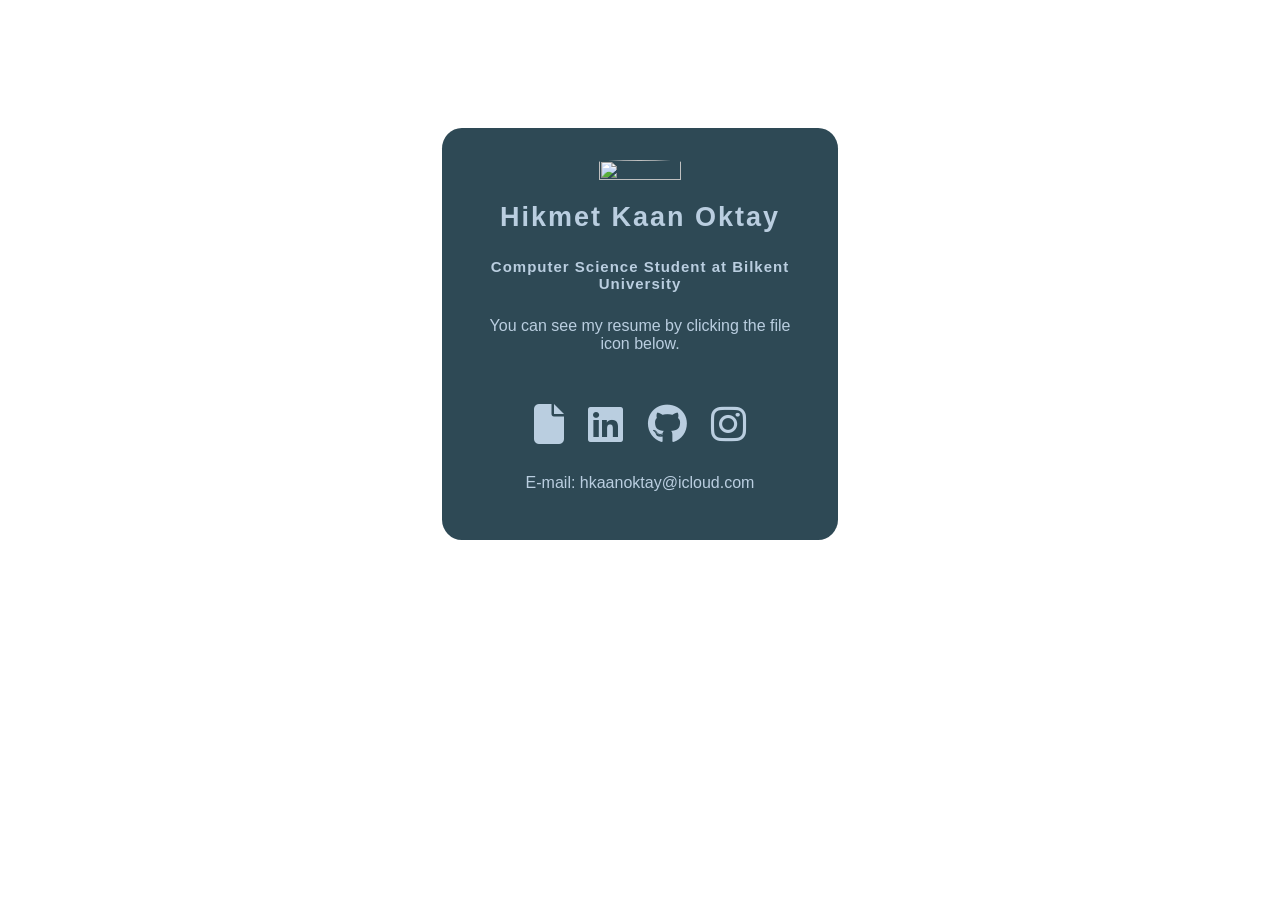
==== index.html @ 4cac9042 "Add files via upload" ====
<!DOCTYPE html>
<html lang="en">
<head>
    <meta charset="UTF-8">
    <meta http-equiv="X-UA-Compatible" content="IE=edge">
    <meta name="viewport" content="width=device-width, initial-scale=1.0">
    <title>Hikmet Kaan Oktay</title>
    <link rel="stylesheet" href="style.css">
    <link rel="stylesheet" href="https://cdnjs.cloudflare.com/ajax/libs/font-awesome/6.5.1/css/all.min.css ">
</head>
<body>
    <div class="box"> 

        <img src="kaan.jpg">

        <h1>Hikmet Kaan Oktay</h1>

        <h5>Computer Science Student at Bilkent University</h5>

        <p>You can see my resume by clicking the file icon below.</p>
        
        <ul>
            <li><a href="resume.pdf" target="_blank"><i class="fa-solid fa-file"> </i></a></li>


            <li><a href="https://www.linkedin.com/in/kaan-oktay/" target="_blank" rel="noopener noreferrer"><i class="fa-brands fa-linkedin"> </i></a></li>
            <li><a href="https://github.com/hkaanoktay" target="_blank" rel="noopener noreferrer"><i class="fa-brands fa-github"> </i></a></li>
            <li><a href="https://www.instagram.com/hikmetkaanoktay/" target="_blank" rel="noopener noreferrer"><i class="fa-brands fa-instagram"> </i></a></li>
        </ul>

        <p>E-mail: hkaanoktay@icloud.com</p>
    </div>
</body>

</html>
---- style.css ----
body{
    margin: 0;
    padding: 0;
    background: url(background.jpeg);
    background-attachment:fixed;
    background-size: cover;
    background-repeat: no-repeat;
}

.box{
    width: 26%;
    min-width: 300px;
    height: 70%;
    
    background-color:#2e4955;
    padding: 2.5%;
    text-align: center;
    
    margin: auto;
    margin-top: 10%;
    color: rgb(186, 206, 224);
    font-family:sans-serif;
    border-radius: 5%;
}

.box img {
    border-radius: 50%;
    max-height: 165px;
    max-width: 165px;
    height: 50%;
    width: 50%;
    
}

.box h1 {
    font-size: 27px;
    letter-spacing: 2px;
    font-weight: bold;
}

.box h5 {
    font-size: 15px;
    letter-spacing: 1px;
}

ul {
    margin: 0;
    margin-top: 40px;
    padding: 0;
}

.box li {
    display: inline-block;
    size: 1em;
    margin: 10px;
    list-style: none;
}

.box li a {
    color:rgb(186, 206, 224);
    font-size: 2.5em;
    transition: all ease-in-out 250ms;

}

.box li a:hover {
    opacity: 60%;
}

@media (max-width: 768px) {
    
}
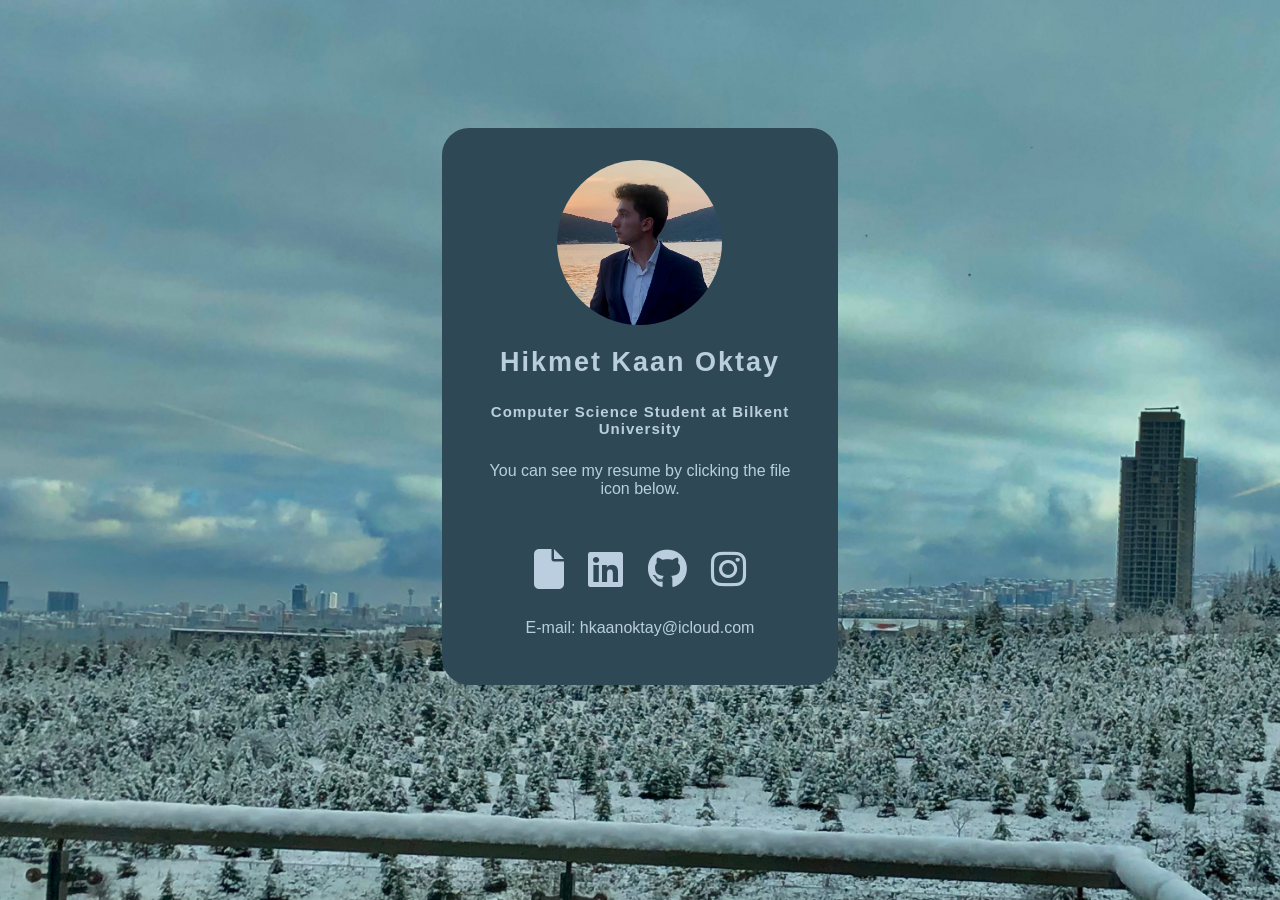
==== commit fbff09a4: "." ====
--- a/index.html
+++ b/index.html
@@ -1,5 +1,6 @@
 <!DOCTYPE html>
 <html lang="en">
+<meta name="theme-color" content="#2e4955">
 <head>
     <meta charset="UTF-8">
     <meta http-equiv="X-UA-Compatible" content="IE=edge">
--- a/style.css
+++ b/style.css
@@ -20,7 +20,7 @@
     margin-top: 10%;
     color: rgb(186, 206, 224);
     font-family:sans-serif;
-    border-radius: 5%;
+    border-radius: 3vh;
 }
 
 .box img {
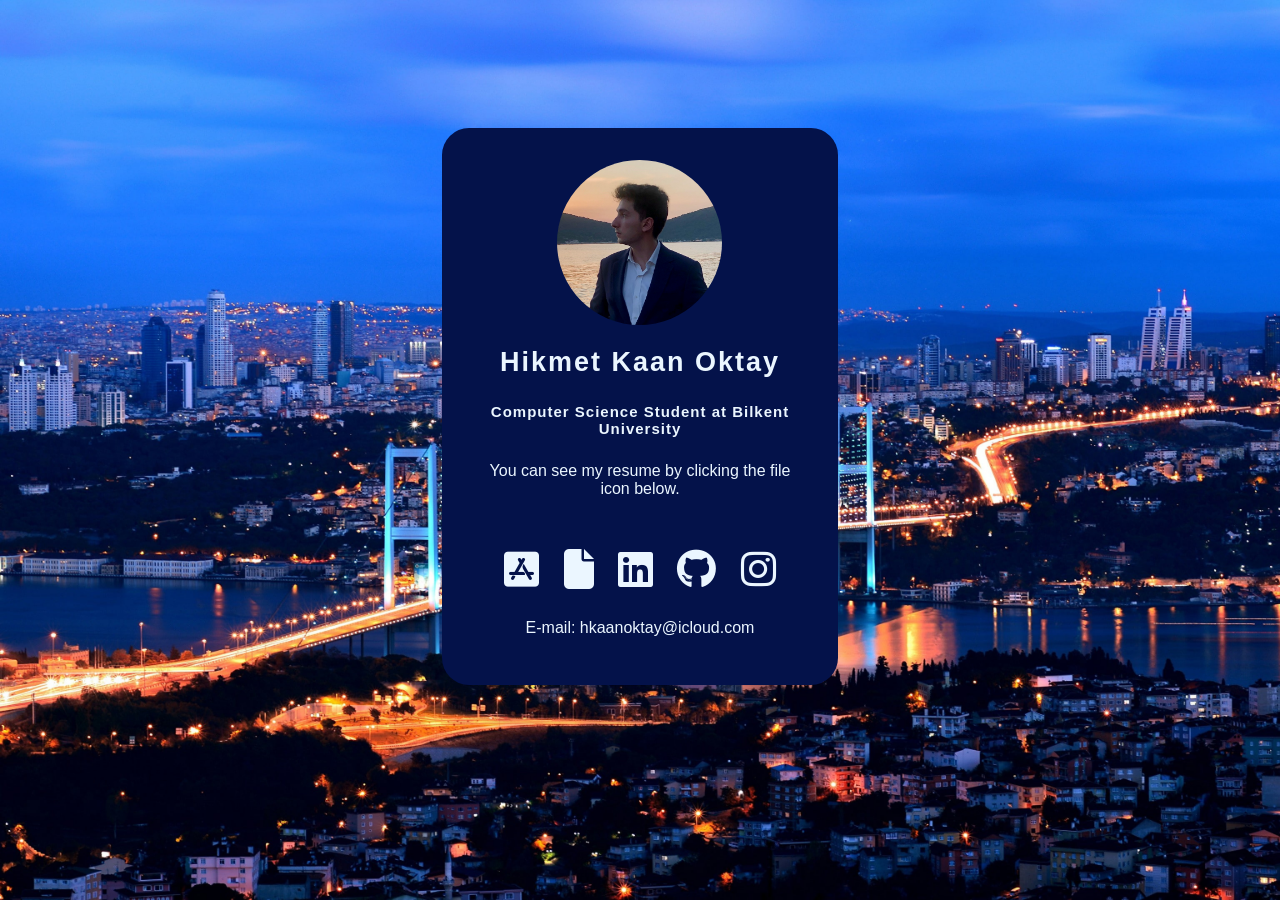
==== commit bc67192b: "." ====
--- a/index.html
+++ b/index.html
@@ -6,6 +6,7 @@
     <meta http-equiv="X-UA-Compatible" content="IE=edge">
     <meta name="viewport" content="width=device-width, initial-scale=1.0">
     <title>Hikmet Kaan Oktay</title>
+    <link rel="icon" type="image/x-icon" href="/favicon.png">
     <link rel="stylesheet" href="style.css">
     <link rel="stylesheet" href="https://cdnjs.cloudflare.com/ajax/libs/font-awesome/6.5.1/css/all.min.css ">
 </head>
@@ -21,9 +22,16 @@
         <p>You can see my resume by clicking the file icon below.</p>
         
         <ul>
+            <li>
+                <a href="https://apps.apple.com/app/pocket-racer-2d-racing-career/id6755335513" target="_blank" class="app-store-wiggle">
+                    <i class="fa-brands fa-app-store-ios"></i>
+                </a>
+            </li>
+
+
             <li><a href="resume.pdf" target="_blank"><i class="fa-solid fa-file"> </i></a></li>
 
-
+            
             <li><a href="https://www.linkedin.com/in/kaan-oktay/" target="_blank" rel="noopener noreferrer"><i class="fa-brands fa-linkedin"> </i></a></li>
             <li><a href="https://github.com/hkaanoktay" target="_blank" rel="noopener noreferrer"><i class="fa-brands fa-github"> </i></a></li>
             <li><a href="https://www.instagram.com/hikmetkaanoktay/" target="_blank" rel="noopener noreferrer"><i class="fa-brands fa-instagram"> </i></a></li>
--- a/style.css
+++ b/style.css
@@ -2,7 +2,7 @@
     margin: 0;
     padding: 0;
     background: url(background.jpeg);
-    background-attachment:fixed;
+    background-attachment: fixed;
     background-size: cover;
     background-repeat: no-repeat;
 }
@@ -11,14 +11,12 @@
     width: 26%;
     min-width: 300px;
     height: 70%;
-    
-    background-color:#2e4955;
+    background-color:#04124a;
     padding: 2.5%;
     text-align: center;
-    
     margin: auto;
     margin-top: 10%;
-    color: rgb(186, 206, 224);
+    color:rgb(235, 246, 255);
     font-family:sans-serif;
     border-radius: 3vh;
 }
@@ -29,7 +27,6 @@
     max-width: 165px;
     height: 50%;
     width: 50%;
-    
 }
 
 .box h1 {
@@ -51,23 +48,63 @@
 
 .box li {
     display: inline-block;
-    size: 1em;
     margin: 10px;
     list-style: none;
 }
 
 .box li a {
-    color:rgb(186, 206, 224);
+    color:rgb(235, 246, 255);
     font-size: 2.5em;
     transition: all ease-in-out 250ms;
-
 }
 
 .box li a:hover {
     opacity: 60%;
 }
 
+@keyframes smooth-wiggle {
+    0%   { transform: rotate(0deg); }
+    10%  { transform: rotate(6deg); }
+    20%  { transform: rotate(-6deg); }
+    30%  { transform: rotate(5deg); }
+    40%  { transform: rotate(-5deg); }
+    50%  { transform: rotate(3deg); }
+    60%  { transform: rotate(-2deg); }
+    70%  { transform: rotate(1deg); }
+    80%  { transform: rotate(0deg); }
+
+    /* much shorter rest */
+    100% { transform: rotate(0deg); }
+}
+
+/* FINAL ANIMATION */
+.app-store-wiggle i {
+    display: inline-block;
+    animation: smooth-wiggle 2.2s infinite ease-in-out;
+}
+
+@keyframes pulse-wiggle {
+    0%   { transform: rotate(0deg) scale(1); }
+
+    /* rotate + grow */
+    15%  { transform: rotate(6deg) scale(1.15); }
+    30%  { transform: rotate(-6deg) scale(1.18); }
+    45%  { transform: rotate(4deg) scale(1.15); }
+    60%  { transform: rotate(-3deg) scale(1.12); }
+
+    /* return to normal */
+    80%  { transform: rotate(1deg) scale(1.05); }
+    100% { transform: rotate(0deg) scale(1); }
+}
+
+.app-store-wiggle i {
+    display: inline-block;
+    animation: pulse-wiggle 1.6s infinite ease-in-out;
+}
+
+
+/* ------------------------------- */
+
 @media (max-width: 768px) {
     
 }
-
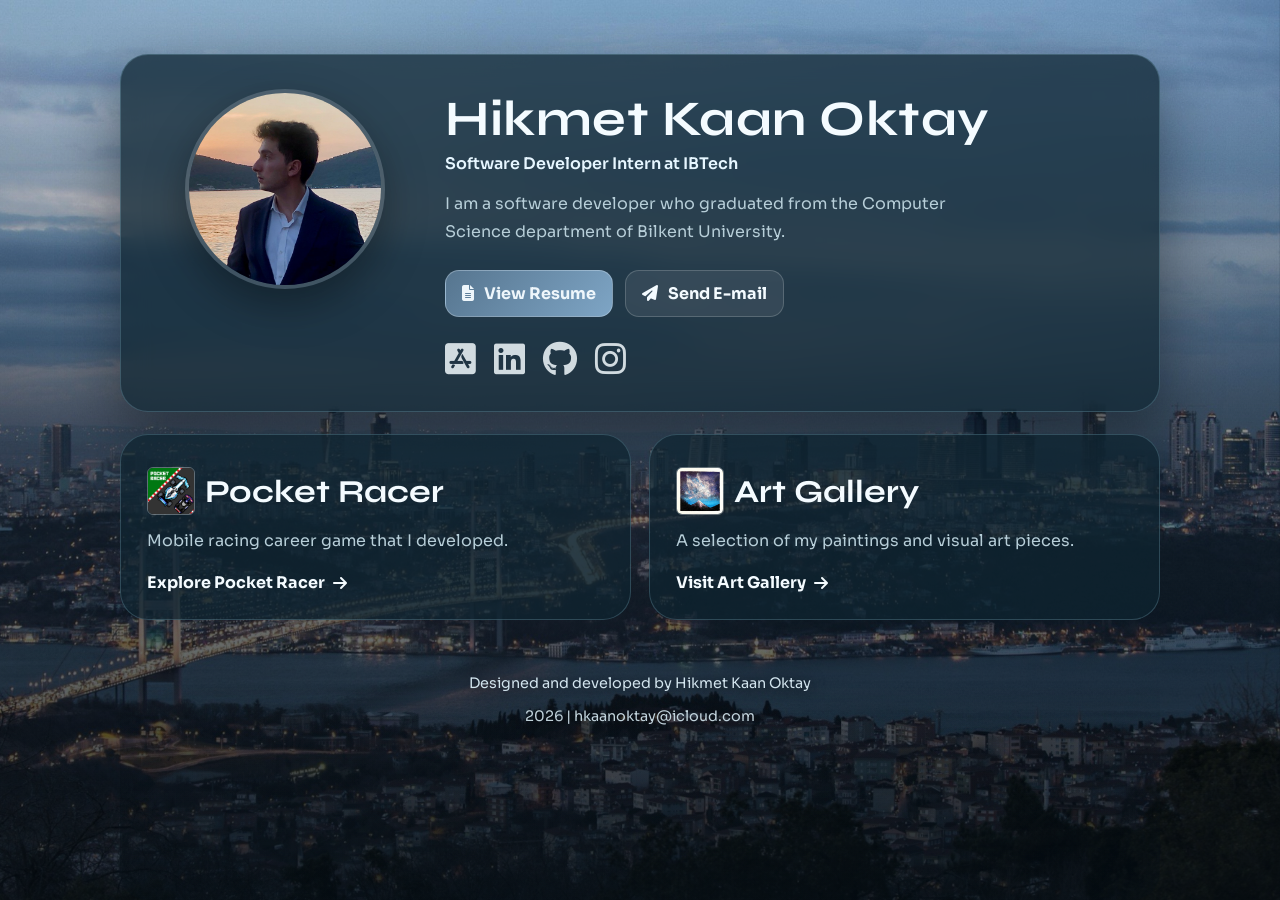
==== commit 99bb254c: "." ====
--- a/index.html
+++ b/index.html
@@ -1,44 +1,125 @@
 <!DOCTYPE html>
 <html lang="en">
-<meta name="theme-color" content="#2e4955">
 <head>
+    <meta name="theme-color" content="#102530">
+    <meta name="color-scheme" content="dark">
     <meta charset="UTF-8">
     <meta http-equiv="X-UA-Compatible" content="IE=edge">
     <meta name="viewport" content="width=device-width, initial-scale=1.0">
     <title>Hikmet Kaan Oktay</title>
-    <link rel="icon" type="image/x-icon" href="/favicon.png">
+    <link rel="preload" as="image" href="images/background.jpeg?v=20260803b">
+    <link rel="icon" type="image/x-icon" href="images/favicon.png">
+    <style>
+        html, body { background: #09131a; }
+    </style>
     <link rel="stylesheet" href="style.css">
-    <link rel="stylesheet" href="https://cdnjs.cloudflare.com/ajax/libs/font-awesome/6.5.1/css/all.min.css ">
+    <link rel="preconnect" href="https://fonts.googleapis.com">
+    <link rel="preconnect" href="https://fonts.gstatic.com" crossorigin>
+    <link href="https://fonts.googleapis.com/css2?family=Sora:wght@400;500;600;700&family=Syne:wght@600;700;800&display=swap" rel="stylesheet">
+    <link rel="stylesheet" href="https://cdnjs.cloudflare.com/ajax/libs/font-awesome/6.5.1/css/all.min.css">
 </head>
-<body>
-    <div class="box"> 
+<body class="home-page">
+    <main class="site-shell">
+        <section class="hero panel reveal">
+            <div class="profile-wrap">
+                <img src="images/kaan.jpg" alt="Portrait of Hikmet Kaan Oktay" class="profile-image" loading="eager" decoding="async" fetchpriority="high" width="640" height="640">
+            </div>
 
-        <img src="kaan.jpg">
+            <div class="hero-content">
+                <h1>Hikmet Kaan Oktay</h1>
+                <p class="subtitle">Software Developer Intern at IBTech</p>
+                <p class="intro">
+                    I am a software developer who graduated from the Computer
+                    <br>Science department of Bilkent University.
+                </p>
 
-        <h1>Hikmet Kaan Oktay</h1>
+                <div class="cta-row">
+                    <a href="resume.pdf" target="_blank" class="btn primary" rel="noopener noreferrer">
+                        <i class="fa-solid fa-file-lines"></i>
+                        View Resume
+                    </a>
+                    <a href="mailto:hkaanoktay@icloud.com" class="btn secondary">
+                        <i class="fa-solid fa-paper-plane"></i>
+                        Send E-mail
+                    </a>
+                </div>
 
-        <h5>Computer Science Student at Bilkent University</h5>
+                <ul class="social-links" aria-label="Social links">
+                    <li>
+                        <a href="https://apps.apple.com/app/pocket-racer-2d-racing-career/id6755335513" target="_blank" rel="noopener noreferrer" class="app-store-wiggle" aria-label="App Store">
+                            <i class="fa-brands fa-app-store-ios"></i>
+                        </a>
+                    </li>
+                    <li>
+                        <a href="https://www.linkedin.com/in/kaan-oktay/" target="_blank" rel="noopener noreferrer" aria-label="LinkedIn">
+                            <i class="fa-brands fa-linkedin"></i>
+                        </a>
+                    </li>
+                    <li>
+                        <a href="https://github.com/hkaanoktay" target="_blank" rel="noopener noreferrer" aria-label="GitHub">
+                            <i class="fa-brands fa-github"></i>
+                        </a>
+                    </li>
+                    <li>
+                        <a href="https://www.instagram.com/hikmetkaanoktay/" target="_blank" rel="noopener noreferrer" aria-label="Instagram">
+                            <i class="fa-brands fa-instagram"></i>
+                        </a>
+                    </li>
+                </ul>
+            </div>
+        </section>
 
-        <p>You can see my resume by clicking the file icon below.</p>
-        
-        <ul>
-            <li>
-                <a href="https://apps.apple.com/app/pocket-racer-2d-racing-career/id6755335513" target="_blank" class="app-store-wiggle">
-                    <i class="fa-brands fa-app-store-ios"></i>
-                </a>
-            </li>
+        <section class="projects-row reveal delay-1" aria-label="Projects">
+            <a href="pocket-racer.html" class="panel project-tile">
+                <div class="tile-title-row">
+                    <img src="images/pocket-racer-icon.PNG" alt="Pocket Racer icon" class="tile-thumb" loading="lazy" decoding="async">
+                    <h2>Pocket Racer</h2>
+                </div>
+                <p>
+                    Mobile racing career game that I developed.
+                </p>
+                <span class="tile-link">
+                    Explore Pocket Racer
+                    <i class="fa-solid fa-arrow-right"></i>
+                </span>
+            </a>
 
+            <a href="gallery.html" class="panel project-tile">
+                <div class="tile-title-row">
+                    <img src="images/gallery-icon.jpg" alt="Art Gallery icon" class="tile-thumb" loading="lazy" decoding="async">
+                    <h2>Art Gallery</h2>
+                </div>
+                <p>
+                    A selection of my paintings and visual art pieces.
+                </p>
+                <span class="tile-link">
+                    Visit Art Gallery
+                    <i class="fa-solid fa-arrow-right"></i>
+                </span>
+            </a>
+        </section>
 
-            <li><a href="resume.pdf" target="_blank"><i class="fa-solid fa-file"> </i></a></li>
+        <footer class="footer reveal delay-2">
+            <p>Designed and developed by Hikmet Kaan Oktay</p>
+            <p><span id="year"></span> | hkaanoktay@icloud.com</p>
+        </footer>
+    </main>
 
-            
-            <li><a href="https://www.linkedin.com/in/kaan-oktay/" target="_blank" rel="noopener noreferrer"><i class="fa-brands fa-linkedin"> </i></a></li>
-            <li><a href="https://github.com/hkaanoktay" target="_blank" rel="noopener noreferrer"><i class="fa-brands fa-github"> </i></a></li>
-            <li><a href="https://www.instagram.com/hikmetkaanoktay/" target="_blank" rel="noopener noreferrer"><i class="fa-brands fa-instagram"> </i></a></li>
-        </ul>
+    <script>
+        const revealTargets = document.querySelectorAll('.reveal');
 
-        <p>E-mail: hkaanoktay@icloud.com</p>
-    </div>
+        const observer = new IntersectionObserver((entries) => {
+            entries.forEach((entry) => {
+                if (entry.isIntersecting) {
+                    entry.target.classList.add('in-view');
+                    observer.unobserve(entry.target);
+                }
+            });
+        }, { threshold: 0.2 });
+
+        revealTargets.forEach((el) => observer.observe(el));
+        document.getElementById('year').textContent = new Date().getFullYear();
+    </script>
 </body>
 
 </html>
--- a/style.css
+++ b/style.css
@@ -1,110 +1,712 @@
-body{
-    margin: 0;
-    padding: 0;
-    background: url(background.jpeg);
-    background-attachment: fixed;
+:root {
+    --bg-deep: #09131a;
+    --bg-mid: #0f2431;
+    --panel: rgba(15, 36, 49, 0.63);
+    --panel-border: rgba(169, 231, 250, 0.2);
+    --text-main: #f4fbff;
+    --text-soft: #b7ced8;
+    --accent-a: #2ed3a8;
+    --accent-b: #ff9961;
+    --accent-c: #7dd3fc;
+    --shadow: 0 24px 60px rgba(1, 9, 14, 0.45);
+}
+
+* {
+    box-sizing: border-box;
+}
+
+html,
+body {
+    margin: 0;
+    min-height: 100%;
+}
+
+body {
+    position: relative;
+    font-family: "Sora", sans-serif;
+    color: var(--text-main);
+    background: #09131a;
+    overflow-x: hidden;
+}
+
+body.home-page {
+    overflow-y: auto;
+}
+
+body::before {
+    content: "";
+    position: fixed;
+    inset: 0;
+    z-index: 0;
+    pointer-events: none;
+    background-image: url(images/background.jpeg?v=20260803b);
     background-size: cover;
     background-repeat: no-repeat;
-}
-
-.box{
-    width: 26%;
-    min-width: 300px;
-    height: 70%;
-    background-color:#04124a;
-    padding: 2.5%;
+    background-position: center;
+    transform: translateZ(0);
+}
+
+body::after {
+    content: "";
+    position: fixed;
+    inset: 0;
+    pointer-events: none;
+    z-index: 1;
+    background: linear-gradient(
+        to top,
+        rgba(4, 11, 17, 0.78),
+        rgba(4, 11, 17, 0.48) 50%,
+        rgba(4, 11, 17, 0)
+    );
+}
+
+body.gallery-page::after {
+    background:
+        radial-gradient(circle at 20% 12%, rgba(255, 185, 114, 0.2), transparent 32%),
+        radial-gradient(circle at 82% 24%, rgba(125, 211, 252, 0.2), transparent 36%),
+        radial-gradient(circle at 54% 86%, rgba(244, 144, 161, 0.16), transparent 34%),
+        linear-gradient(
+            to top,
+            rgba(4, 11, 17, 0.78),
+            rgba(4, 11, 17, 0.48) 50%,
+            rgba(4, 11, 17, 0)
+        );
+}
+
+.site-shell {
+    width: min(1040px, 92vw);
+    margin: 0 auto;
+    padding: 64px 0 40px;
+    position: relative;
+    z-index: 2;
+}
+
+body.home-page .site-shell {
+    min-height: 100vh;
+    padding-top: clamp(24px, 6vh, 64px);
+    padding-bottom: clamp(20px, 4vh, 40px);
+}
+
+body:not(.gallery-page):not(.pocket-page) .panel {
+    background: rgba(15, 36, 49, 0.72);
+}
+
+.site-shell::after {
+    content: "";
+    position: absolute;
+    left: 0;
+    right: 0;
+    bottom: 0;
+    height: 220px;
+    pointer-events: none;
+    border-radius: 0 0 28px 28px;
+    background: linear-gradient(
+        to bottom,
+        rgba(6, 15, 22, 0),
+        rgba(6, 15, 22, 0.28) 58%,
+        rgba(6, 15, 22, 0.42)
+    );
+}
+
+.subpage-shell::after {
+    content: "";
+    position: absolute;
+    left: 0;
+    right: 0;
+    bottom: 0;
+    height: 220px;
+    pointer-events: none;
+    border-radius: 0 0 28px 28px;
+    background: linear-gradient(
+        to bottom,
+        rgba(6, 15, 22, 0),
+        rgba(6, 15, 22, 0.28) 58%,
+        rgba(6, 15, 22, 0.42)
+    );
+}
+
+body:not(.gallery-page):not(.pocket-page) .footer {
+    color: #d4e6ef;
+    text-shadow: 0 2px 16px rgba(0, 0, 0, 0.84);
+}
+
+.panel {
+    border: 1px solid var(--panel-border);
+    background: var(--panel);
+    box-shadow: var(--shadow);
+    border-radius: 28px;
+    backdrop-filter: blur(14px);
+}
+
+.hero {
+    display: grid;
+    grid-template-columns: 260px 1fr;
+    gap: 30px;
+    padding: 34px;
+}
+
+.profile-wrap {
+    display: flex;
+    flex-direction: column;
+    align-items: center;
+}
+
+.profile-image {
+    width: 200px;
+    height: 200px;
+    object-fit: cover;
+    border-radius: 50%;
+    border: 4px solid rgba(255, 255, 255, 0.15);
+    box-shadow: 0 16px 42px rgba(0, 0, 0, 0.35);
+    animation: pop-in 0.85s cubic-bezier(0.22, 1, 0.36, 1);
+}
+
+.hero-content h1 {
+    margin: 6px 0 8px;
+    font-family: "Syne", sans-serif;
+    font-size: clamp(2.1rem, 5vw, 3.1rem);
+    letter-spacing: 0.5px;
+    line-height: 1;
+}
+
+.eyebrow {
+    margin: 0;
+    font-weight: 700;
+    letter-spacing: 1.2px;
+    text-transform: uppercase;
+    color: var(--accent-c);
+    font-size: 0.8rem;
+}
+
+.subtitle {
+    margin: 0;
+    font-weight: 600;
+    color: #e6f6ff;
+}
+
+.intro {
+    margin: 16px 0 0;
+    line-height: 1.75;
+    max-width: 58ch;
+    color: var(--text-soft);
+}
+
+.cta-row {
+    margin-top: 24px;
+    display: flex;
+    flex-wrap: wrap;
+    gap: 12px;
+}
+
+.btn {
+    border-radius: 14px;
+    text-decoration: none;
+    font-weight: 700;
+    padding: 12px 16px;
+    display: inline-flex;
+    align-items: center;
+    gap: 10px;
+    transition: transform 220ms ease, box-shadow 220ms ease, filter 220ms ease;
+}
+
+.btn.primary {
+    color: #071215;
+    background: linear-gradient(130deg, var(--accent-a), #9efbe3);
+}
+
+body.home-page .btn.primary {
+    color: #eef6fb;
+    border: 1px solid rgba(207, 222, 232, 0.36);
+    background: linear-gradient(130deg, #56758f, #7ea5c5);
+}
+
+.btn.secondary {
+    color: var(--text-main);
+    background: rgba(255, 255, 255, 0.08);
+    border: 1px solid rgba(255, 255, 255, 0.18);
+}
+
+.btn:hover {
+    transform: translateY(-3px);
+    box-shadow: 0 10px 20px rgba(0, 0, 0, 0.28);
+    filter: brightness(1.03);
+}
+
+.social-links {
+    list-style: none;
+    margin: 24px 0 0;
+    padding: 0;
+    display: flex;
+    flex-wrap: wrap;
+    gap: 18px;
+}
+
+.social-links a {
+    color: rgba(244, 251, 255, 0.84);
+    display: inline-flex;
+    align-items: center;
+    justify-content: center;
+    font-size: 2.2rem;
+    text-decoration: none;
+    line-height: 1;
+    transition: transform 230ms ease, color 230ms ease, text-shadow 230ms ease;
+}
+
+.social-links a:hover {
+    transform: translateY(-4px) scale(1.07);
+    color: #ffffff;
+    text-shadow: 0 0 18px rgba(125, 211, 252, 0.52);
+}
+
+.app-store-wiggle i {
+    animation: pulse-wiggle 1.8s infinite ease-in-out;
+}
+
+.projects-row {
+    margin-top: 22px;
+    display: grid;
+    grid-template-columns: repeat(2, minmax(0, 1fr));
+    gap: 18px;
+    isolation: isolate;
+}
+
+.project-tile {
+    padding: 26px;
+    display: block;
+    text-decoration: none;
+    color: inherit;
+    position: relative;
+    z-index: 0;
+    box-shadow: none;
+    backdrop-filter: none;
+    -webkit-backdrop-filter: none;
+    background: rgba(15, 36, 49, 0.72);
+    transition: transform 220ms ease, box-shadow 220ms ease, border-color 220ms ease, background-color 220ms ease;
+}
+
+.project-tile:hover,
+.project-tile:focus-visible {
+    z-index: 1;
+    transform: translateY(-6px);
+    box-shadow: none;
+    border-color: rgba(125, 211, 252, 0.5);
+    background: rgba(20, 45, 58, 0.84);
+}
+
+.project-tile:focus-visible {
+    outline: 2px solid rgba(125, 211, 252, 0.85);
+    outline-offset: 2px;
+}
+
+.tile-kicker {
+    margin: 0;
+    text-transform: uppercase;
+    letter-spacing: 1.2px;
+    font-size: 0.78rem;
+    color: #9dc6d7;
+    font-weight: 700;
+}
+
+.project-tile h2 {
+    margin: 0;
+    font-family: "Syne", sans-serif;
+    font-size: clamp(1.45rem, 3.2vw, 2rem);
+}
+
+.tile-title-row {
+    display: flex;
+    align-items: center;
+    gap: 10px;
+    margin: 6px 0 12px;
+}
+
+.tile-thumb {
+    width: 48px;
+    height: 48px;
+    min-width: 48px;
+    min-height: 48px;
+    border-radius: 6px;
+    border: 1px solid rgba(255, 255, 255, 0.32);
+    object-fit: cover;
+    flex-shrink: 0;
+}
+
+.project-tile p {
+    margin: 0;
+    color: var(--text-soft);
+    line-height: 1.7;
+}
+
+.tile-link {
+    margin-top: 18px;
+    color: var(--text-main);
+    font-weight: 700;
+    display: inline-flex;
+    align-items: center;
+    gap: 8px;
+    transition: transform 220ms ease, color 220ms ease;
+}
+
+.project-tile:hover .tile-link,
+.project-tile:focus-visible .tile-link {
+    transform: translateX(4px);
+    color: #c8f2ff;
+}
+
+.subpage-shell {
+    width: min(920px, 92vw);
+    margin: 0 auto;
+    padding: 64px 0 36px;
+    position: relative;
+    z-index: 2;
+}
+
+body.gallery-page .subpage-shell {
+    width: min(1080px, 94vw);
+}
+
+.subpage-panel {
+    padding: 34px;
+}
+
+.subpage-kicker {
+    margin: 0;
+    text-transform: uppercase;
+    letter-spacing: 1.2px;
+    font-size: 0.8rem;
+    color: #9dc6d7;
+    font-weight: 700;
+}
+
+.subpage-panel h1 {
+    margin: 8px 0 12px;
+    font-family: "Syne", sans-serif;
+    font-size: clamp(2rem, 5vw, 3rem);
+}
+
+.subpage-title {
+    margin: 8px 0 12px;
+    font-family: "Syne", sans-serif;
+    font-size: clamp(1.6rem, 4vw, 2.3rem);
+}
+
+.subpage-intro {
+    margin: 0;
+    color: var(--text-soft);
+    line-height: 1.75;
+    max-width: 66ch;
+}
+
+.meta-grid {
+    margin-top: 24px;
+    display: grid;
+    grid-template-columns: repeat(3, minmax(0, 1fr));
+    gap: 12px;
+}
+
+.meta-item {
+    background: rgba(255, 255, 255, 0.05);
+    border: 1px solid rgba(255, 255, 255, 0.14);
+    border-radius: 14px;
+    padding: 14px;
+}
+
+.meta-item span {
+    display: block;
+    font-size: 0.75rem;
+    text-transform: uppercase;
+    letter-spacing: 1px;
+    color: #a9c9d8;
+    margin-bottom: 5px;
+}
+
+.meta-item strong {
+    font-size: 0.97rem;
+}
+
+.subpage-actions {
+    margin-top: 24px;
+    display: flex;
+    flex-wrap: wrap;
+    gap: 12px;
+}
+
+.subsection {
+    margin-top: 34px;
+}
+
+.feature-grid {
+    margin-top: 26px;
+    display: grid;
+    grid-template-columns: repeat(2, minmax(0, 1fr));
+    gap: 14px;
+}
+
+.feature-card {
+    background: rgba(255, 255, 255, 0.05);
+    border: 1px solid rgba(255, 255, 255, 0.15);
+    border-radius: 16px;
+    padding: 16px;
+}
+
+.feature-card h2 {
+    margin: 0 0 8px;
+    font-size: 1.05rem;
+}
+
+.feature-card p {
+    margin: 0;
+    color: var(--text-soft);
+    line-height: 1.6;
+}
+
+.media-grid {
+    margin-top: 22px;
+    display: grid;
+    gap: 14px;
+}
+
+.game-media {
+    grid-template-columns: repeat(3, minmax(0, 1fr));
+}
+
+.art-media {
+    grid-template-columns: repeat(3, minmax(0, 1fr));
+    align-items: start;
+}
+
+.media-card {
+    margin: 0;
+    border-radius: 16px;
+    overflow: hidden;
+    border: 1px solid rgba(255, 255, 255, 0.18);
+    background: rgba(255, 255, 255, 0.04);
+    transition: transform 230ms ease, box-shadow 230ms ease;
+}
+
+.media-card img {
+    width: 100%;
+    display: block;
+    aspect-ratio: 16 / 10;
+    object-fit: cover;
+}
+
+.art-media .media-card img {
+    aspect-ratio: auto;
+    height: auto;
+    object-fit: contain;
+}
+
+.media-card figcaption {
+    padding: 11px 12px;
+    font-size: 0.9rem;
+    color: #d4ebf4;
+}
+
+.media-card:hover {
+    transform: translateY(-5px);
+    box-shadow: 0 14px 30px rgba(0, 0, 0, 0.26);
+}
+
+.detail-list {
+    margin: 20px 0 0;
+    padding-left: 20px;
+    color: #d2e5ed;
+    line-height: 1.8;
+}
+
+.detail-list li {
+    margin: 6px 0;
+}
+
+.gallery-note {
+    margin: 22px 0 0;
+    color: #c0d9e5;
+    line-height: 1.75;
+}
+
+.gallery-instagram-link {
+    margin-top: 20px;
+}
+
+.home-icon {
+    position: fixed;
+    top: max(16px, env(safe-area-inset-top));
+    left: max(16px, env(safe-area-inset-left));
+    width: 44px;
+    height: 44px;
+    border-radius: 12px;
+    border: 1px solid rgba(255, 255, 255, 0.24);
+    background: rgba(10, 24, 34, 0.62);
+    color: #e7f8ff;
+    text-decoration: none;
+    z-index: 5;
+    align-items: center;
+    justify-content: center;
+    display: inline-flex;
+    backdrop-filter: blur(8px);
+    transition: transform 220ms ease, color 220ms ease, background-color 220ms ease;
+}
+
+.home-icon:hover {
+    color: #ffffff;
+    background: rgba(21, 52, 70, 0.78);
+    transform: translateY(-2px);
+}
+
+.footer {
+    margin-top: 22px;
+    padding: 18px 20px;
     text-align: center;
-    margin: auto;
-    margin-top: 10%;
-    color:rgb(235, 246, 255);
-    font-family:sans-serif;
-    border-radius: 3vh;
-}
-
-.box img {
-    border-radius: 50%;
-    max-height: 165px;
-    max-width: 165px;
-    height: 50%;
-    width: 50%;
-}
-
-.box h1 {
-    font-size: 27px;
-    letter-spacing: 2px;
-    font-weight: bold;
-}
-
-.box h5 {
-    font-size: 15px;
-    letter-spacing: 1px;
-}
-
-ul {
-    margin: 0;
-    margin-top: 40px;
-    padding: 0;
-}
-
-.box li {
-    display: inline-block;
-    margin: 10px;
-    list-style: none;
-}
-
-.box li a {
-    color:rgb(235, 246, 255);
-    font-size: 2.5em;
-    transition: all ease-in-out 250ms;
-}
-
-.box li a:hover {
-    opacity: 60%;
-}
-
-@keyframes smooth-wiggle {
-    0%   { transform: rotate(0deg); }
-    10%  { transform: rotate(6deg); }
-    20%  { transform: rotate(-6deg); }
-    30%  { transform: rotate(5deg); }
-    40%  { transform: rotate(-5deg); }
-    50%  { transform: rotate(3deg); }
-    60%  { transform: rotate(-2deg); }
-    70%  { transform: rotate(1deg); }
-    80%  { transform: rotate(0deg); }
-
-    /* much shorter rest */
-    100% { transform: rotate(0deg); }
-}
-
-/* FINAL ANIMATION */
-.app-store-wiggle i {
-    display: inline-block;
-    animation: smooth-wiggle 2.2s infinite ease-in-out;
+    color: #a8c2cc;
+    font-size: 0.9rem;
+    border-radius: 20px;
+}
+
+.reveal {
+    transform: translateY(20px);
+    filter: blur(2px);
+    will-change: transform, filter;
+    transition: transform 720ms ease, filter 720ms ease;
+}
+
+.reveal.in-view {
+    transform: translateY(0);
+    filter: blur(0);
+}
+
+.delay-1 {
+    transition-delay: 160ms;
+}
+
+.delay-2 {
+    transition-delay: 260ms;
+}
+
+@keyframes pop-in {
+    0% {
+        opacity: 0;
+        transform: scale(0.85) translateY(8px);
+    }
+
+    100% {
+        opacity: 1;
+        transform: scale(1) translateY(0);
+    }
 }
 
 @keyframes pulse-wiggle {
-    0%   { transform: rotate(0deg) scale(1); }
-
-    /* rotate + grow */
-    15%  { transform: rotate(6deg) scale(1.15); }
-    30%  { transform: rotate(-6deg) scale(1.18); }
-    45%  { transform: rotate(4deg) scale(1.15); }
-    60%  { transform: rotate(-3deg) scale(1.12); }
-
-    /* return to normal */
-    80%  { transform: rotate(1deg) scale(1.05); }
-    100% { transform: rotate(0deg) scale(1); }
-}
-
-.app-store-wiggle i {
-    display: inline-block;
-    animation: pulse-wiggle 1.6s infinite ease-in-out;
-}
-
-
-/* ------------------------------- */
-
-@media (max-width: 768px) {
-    
-}
+    0% {
+        transform: rotate(0deg) scale(1);
+    }
+
+    18% {
+        transform: rotate(5deg) scale(1.13);
+    }
+
+    34% {
+        transform: rotate(-6deg) scale(1.17);
+    }
+
+    58% {
+        transform: rotate(3deg) scale(1.11);
+    }
+
+    100% {
+        transform: rotate(0deg) scale(1);
+    }
+}
+
+@keyframes drift-glow {
+    0%,
+    100% {
+        transform: scale(1) translateY(0);
+        opacity: 0.95;
+    }
+
+    50% {
+        transform: scale(1.04) translateY(-12px);
+        opacity: 1;
+    }
+}
+
+@media (max-width: 880px) {
+    .hero {
+        grid-template-columns: 1fr;
+        text-align: center;
+    }
+
+    .intro {
+        margin-left: auto;
+        margin-right: auto;
+    }
+
+    .cta-row,
+    .social-links {
+        justify-content: center;
+    }
+
+    .projects-row {
+        grid-template-columns: 1fr;
+    }
+
+    .meta-grid {
+        grid-template-columns: 1fr;
+    }
+
+    .feature-grid {
+        grid-template-columns: 1fr;
+    }
+
+    .game-media {
+        grid-template-columns: repeat(2, minmax(0, 1fr));
+    }
+
+    .art-media {
+        grid-template-columns: repeat(2, minmax(0, 1fr));
+    }
+
+}
+
+@media (max-width: 560px) {
+    .site-shell {
+        padding-top: 26px;
+    }
+
+    .hero {
+        padding: 24px 20px;
+    }
+
+    .profile-image {
+        width: 164px;
+        height: 164px;
+    }
+
+    .footer {
+        font-size: 0.82rem;
+    }
+
+    .project-tile,
+    .subpage-panel {
+        padding: 22px 20px;
+    }
+
+    .social-links a {
+        font-size: 2rem;
+    }
+
+    .game-media {
+        grid-template-columns: 1fr;
+    }
+
+    .art-media {
+        grid-template-columns: 1fr;
+    }
+
+    .home-icon {
+        width: 40px;
+        height: 40px;
+        top: max(12px, env(safe-area-inset-top));
+        left: max(12px, env(safe-area-inset-left));
+    }
+}
